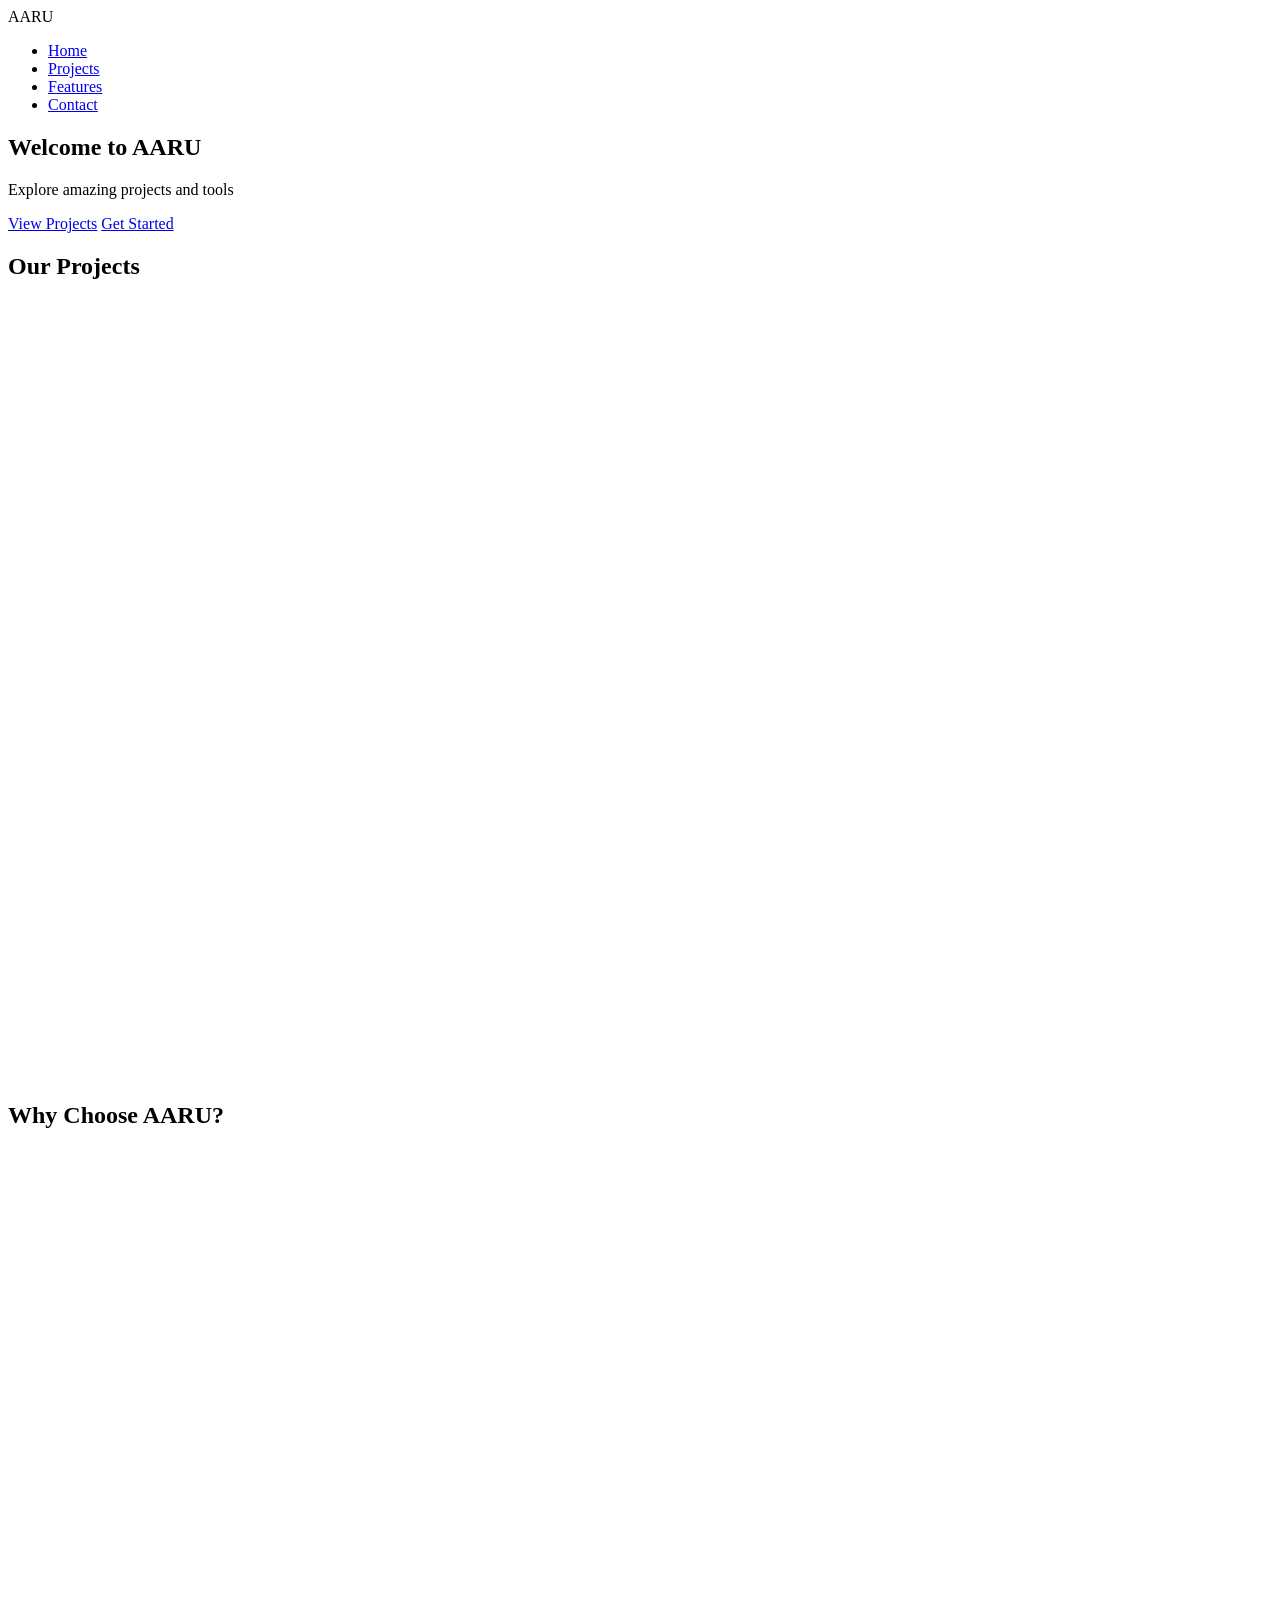
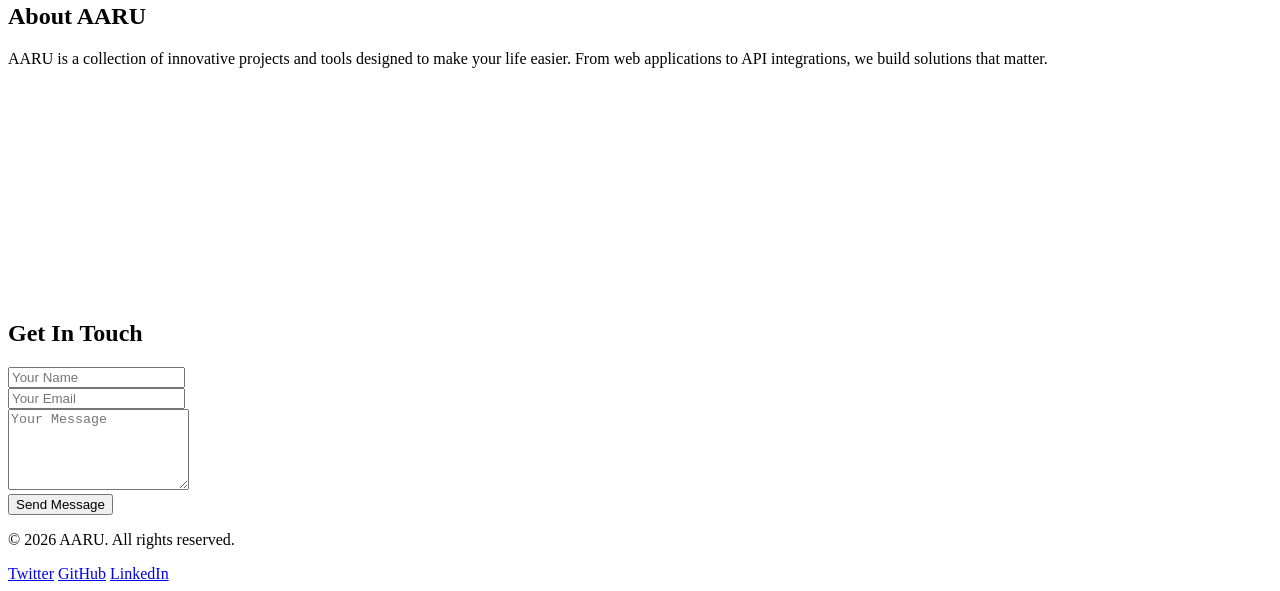
==== home.html @ 0f4155df "Add new home page with projects showcase" ====
<!DOCTYPE html>
<html lang="en">
<head>
    <meta charset="UTF-8">
    <meta name="viewport" content="width=device-width, initial-scale=1.0">
    <title>AARU - Welcome</title>
    <link rel="stylesheet" href="home-styles.css">
</head>
<body>
    <!-- Navigation Bar -->
    <nav class="navbar">
        <div class="container">
            <div class="logo">AARU</div>
            <ul class="nav-links">
                <li><a href="#home">Home</a></li>
                <li><a href="#projects">Projects</a></li>
                <li><a href="#features">Features</a></li>
                <li><a href="#contact">Contact</a></li>
            </ul>
            <div class="hamburger">
                <span></span>
                <span></span>
                <span></span>
            </div>
        </div>
    </nav>

    <!-- Hero Section -->
    <section id="home" class="hero">
        <div class="container">
            <div class="hero-content">
                <h1>Welcome to AARU</h1>
                <p>Explore amazing projects and tools</p>
                <a href="#projects" class="btn btn-primary">View Projects</a>
                <a href="#contact" class="btn btn-secondary">Get Started</a>
            </div>
        </div>
    </section>

    <!-- Projects Section -->
    <section id="projects" class="projects">
        <div class="container">
            <h2 class="section-title">Our Projects</h2>
            <div class="projects-grid">
                <!-- Project 1: Homepage -->
                <div class="project-card">
                    <div class="project-header">
                        <div class="project-icon">🏠</div>
                        <h3>Homepage</h3>
                    </div>
                    <div class="project-body">
                        <p>A professional and responsive homepage for your website with modern design and smooth animations.</p>
                        <a href="index.html" class="project-btn">View Project →</a>
                    </div>
                </div>

                <!-- Project 2: Joke Generator -->
                <div class="project-card">
                    <div class="project-header">
                        <div class="project-icon">😂</div>
                        <h3>Joke Generator</h3>
                    </div>
                    <div class="project-body">
                        <p>Get random jokes from an external API. Includes joke categories, history tracking, and sharing features.</p>
                        <a href="joke-generator.html" class="project-btn">View Project →</a>
                    </div>
                </div>

                <!-- Project 3: Weather App -->
                <div class="project-card">
                    <div class="project-header">
                        <div class="project-icon">🌤️</div>
                        <h3>Weather App</h3>
                    </div>
                    <div class="project-body">
                        <p>Check weather conditions in real-time using location data. Beautiful UI with detailed forecasts.</p>
                        <a href="weather-app.html" class="project-btn">Coming Soon</a>
                    </div>
                </div>

                <!-- Project 4: Todo Manager -->
                <div class="project-card">
                    <div class="project-header">
                        <div class="project-icon">✅</div>
                        <h3>Todo Manager</h3>
                    </div>
                    <div class="project-body">
                        <p>Organize your tasks with a powerful todo manager. Save your data locally with persistent storage.</p>
                        <a href="todo-app.html" class="project-btn">Coming Soon</a>
                    </div>
                </div>

                <!-- Project 5: Quote Generator -->
                <div class="project-card">
                    <div class="project-header">
                        <div class="project-icon">✨</div>
                        <h3>Quote Generator</h3>
                    </div>
                    <div class="project-body">
                        <p>Discover inspirational quotes from various authors. Share quotes on social media easily.</p>
                        <a href="quote-generator.html" class="project-btn">Coming Soon</a>
                    </div>
                </div>

                <!-- Project 6: Portfolio -->
                <div class="project-card">
                    <div class="project-header">
                        <div class="project-icon">💼</div>
                        <h3>Portfolio</h3>
                    </div>
                    <div class="project-body">
                        <p>Showcase your work with a beautiful portfolio website. Perfect for freelancers and developers.</p>
                        <a href="portfolio.html" class="project-btn">Coming Soon</a>
                    </div>
                </div>
            </div>
        </div>
    </section>

    <!-- Features Section -->
    <section id="features" class="features">
        <div class="container">
            <h2 class="section-title">Why Choose AARU?</h2>
            <div class="features-grid">
                <div class="feature-card">
                    <div class="feature-icon">⚡</div>
                    <h3>Fast Performance</h3>
                    <p>Lightning-fast load times and smooth user experience across all devices.</p>
                </div>
                <div class="feature-card">
                    <div class="feature-icon">🔒</div>
                    <h3>Secure</h3>
                    <p>Enterprise-grade security to protect your data and privacy.</p>
                </div>
                <div class="feature-card">
                    <div class="feature-icon">📱</div>
                    <h3>Responsive</h3>
                    <p>Perfect display on all screen sizes - mobile, tablet, and desktop.</p>
                </div>
                <div class="feature-card">
                    <div class="feature-icon">🎨</div>
                    <h3>Modern Design</h3>
                    <p>Beautiful UI with smooth animations and intuitive interactions.</p>
                </div>
            </div>
        </div>
    </section>

    <!-- About Section -->
    <section id="about" class="about">
        <div class="container">
            <h2>About AARU</h2>
            <p>AARU is a collection of innovative projects and tools designed to make your life easier. From web applications to API integrations, we build solutions that matter.</p>
            <div class="about-grid">
                <div class="about-card">
                    <h3>🚀 Innovation</h3>
                    <p>Cutting-edge technology and modern solutions for real-world problems.</p>
                </div>
                <div class="about-card">
                    <h3>✨ Quality</h3>
                    <p>Commitment to excellence in every line of code and design element.</p>
                </div>
                <div class="about-card">
                    <h3>🤝 Support</h3>
                    <p>Dedicated team ready to help you succeed with our tools and projects.</p>
                </div>
            </div>
        </div>
    </section>

    <!-- Contact Section -->
    <section id="contact" class="contact">
        <div class="container">
            <h2>Get In Touch</h2>
            <form class="contact-form" id="contactForm">
                <div class="form-group">
                    <input type="text" placeholder="Your Name" required>
                </div>
                <div class="form-group">
                    <input type="email" placeholder="Your Email" required>
                </div>
                <div class="form-group">
                    <textarea placeholder="Your Message" rows="5" required></textarea>
                </div>
                <button type="submit" class="btn btn-primary">Send Message</button>
            </form>
        </div>
    </section>

    <!-- Footer -->
    <footer class="footer">
        <div class="container">
            <p>&copy; 2026 AARU. All rights reserved.</p>
            <div class="social-links">
                <a href="https://twitter.com" target="_blank">Twitter</a>
                <a href="https://github.com/aaru-sahu" target="_blank">GitHub</a>
                <a href="https://linkedin.com" target="_blank">LinkedIn</a>
            </div>
        </div>
    </footer>

    <script src="home-script.js"></script>
</body>
</html>
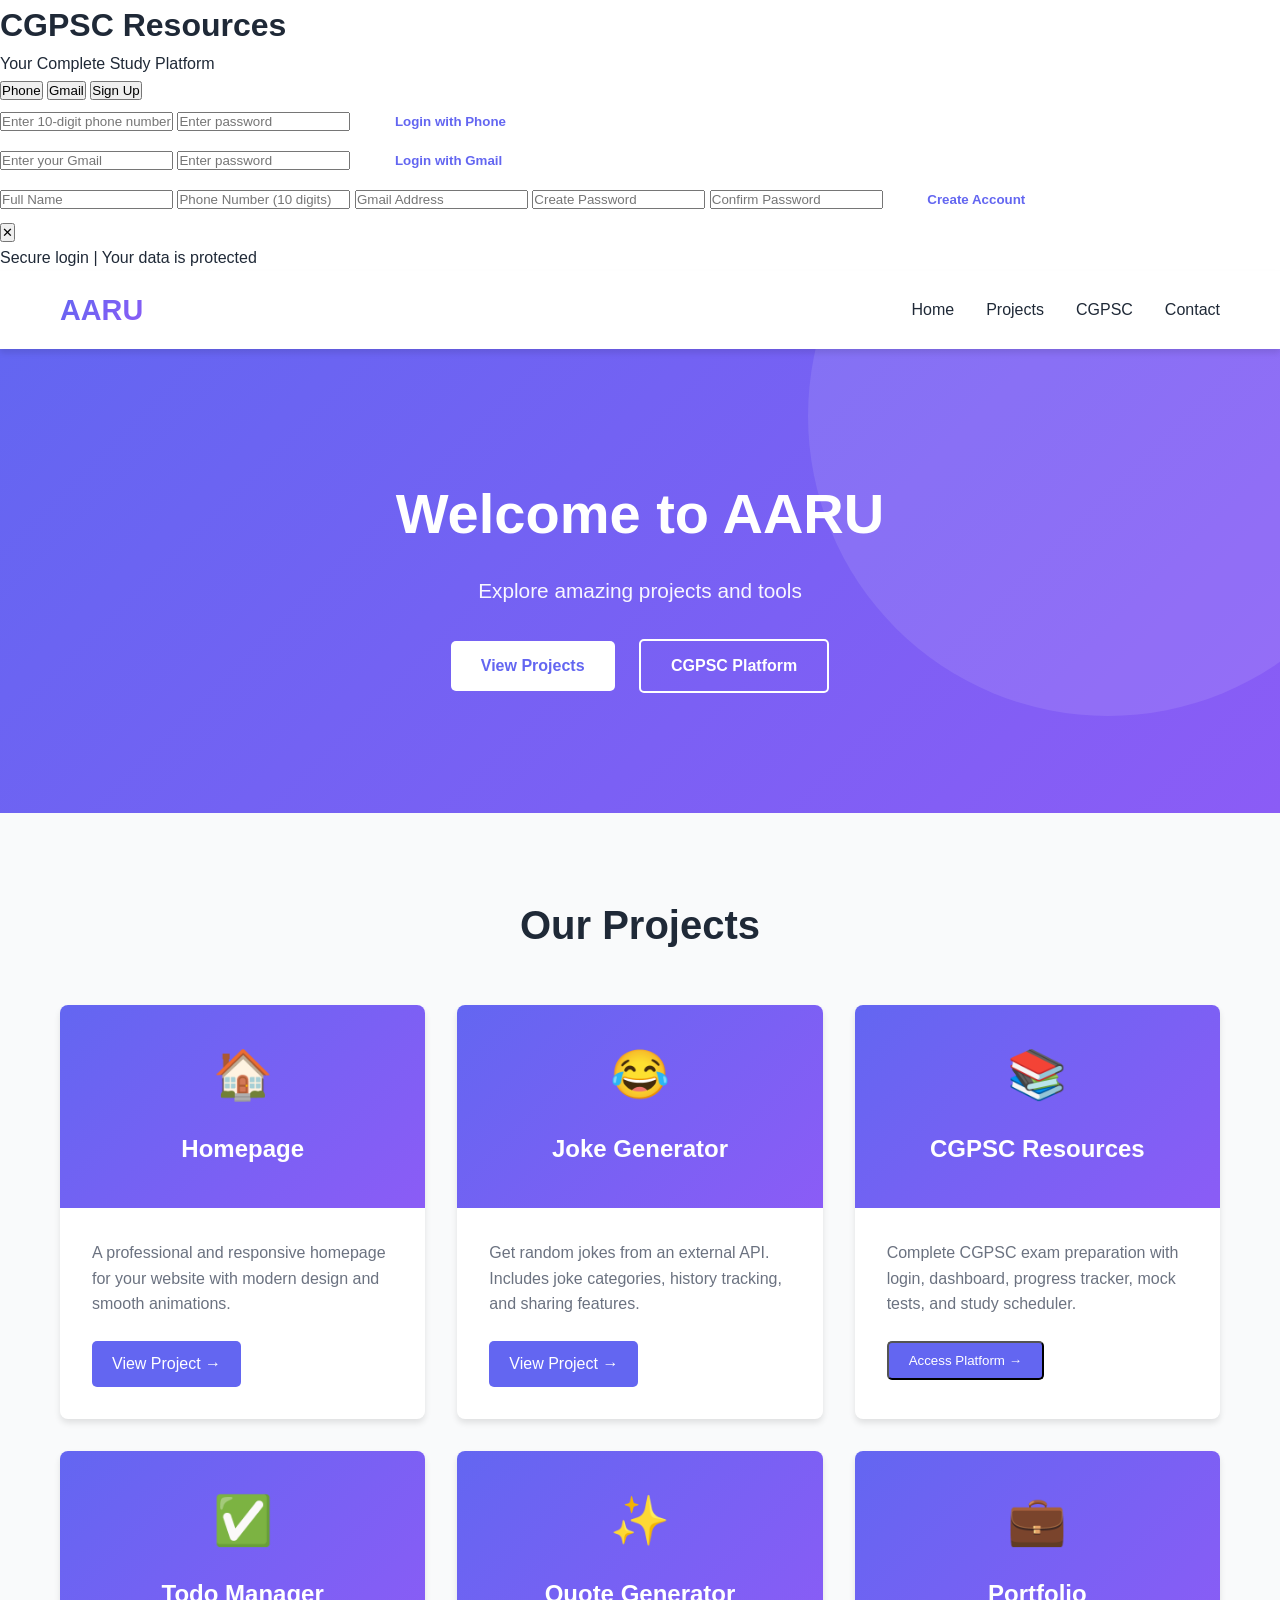
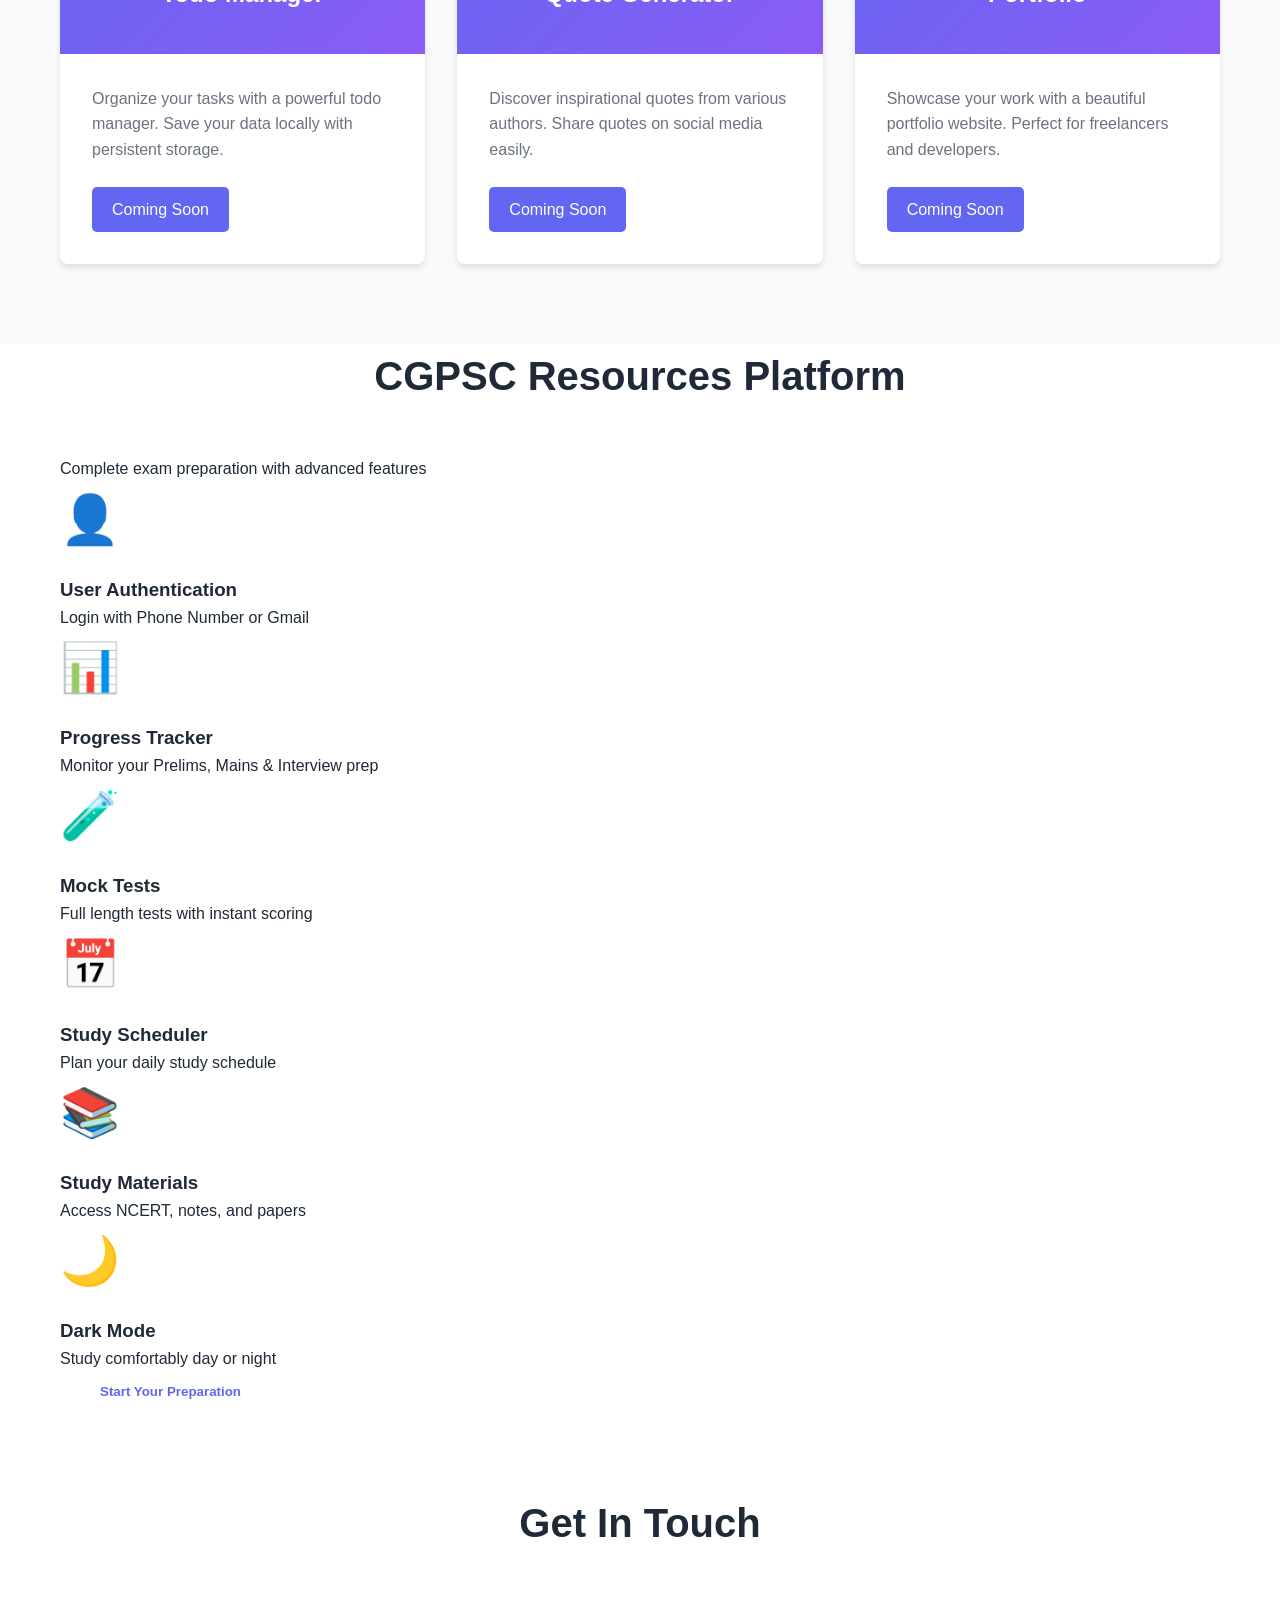
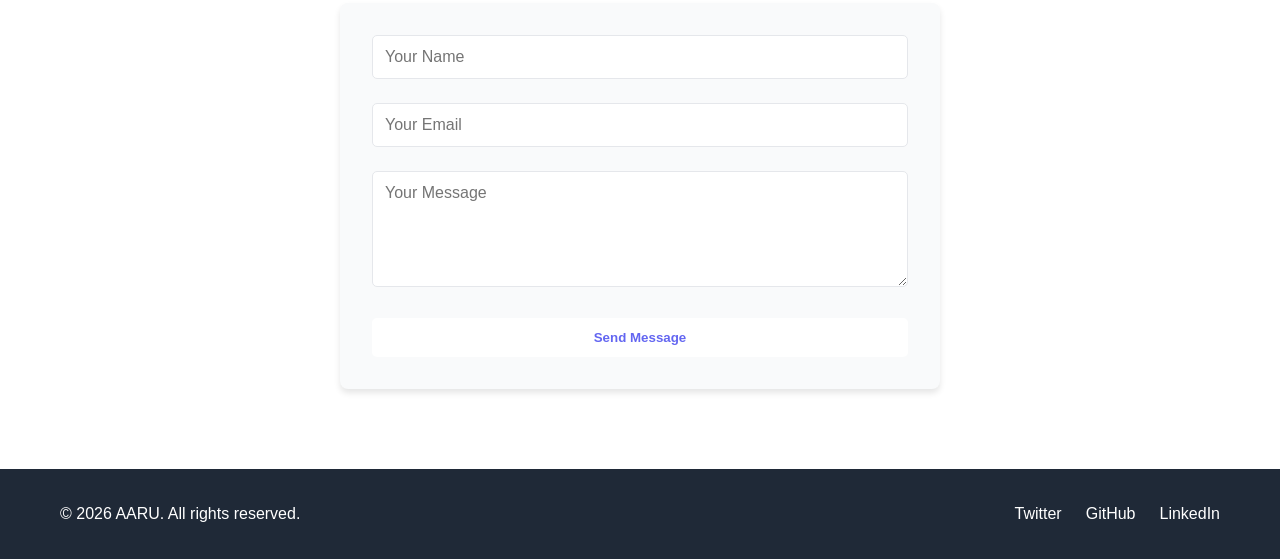
==== commit 50d9291b: "Update home.html with integrated CGPSC section and login" ====
--- a/home.html
+++ b/home.html
@@ -7,6 +7,55 @@
     <link rel="stylesheet" href="home-styles.css">
 </head>
 <body>
+    <!-- Login Modal for CGPSC -->
+    <div id="cgpscLoginModal" class="modal">
+        <div class="modal-content login-container">
+            <div class="login-header">
+                <h1>CGPSC Resources</h1>
+                <p>Your Complete Study Platform</p>
+            </div>
+            
+            <div class="login-tabs">
+                <button class="tab-btn active" data-tab="phone">Phone</button>
+                <button class="tab-btn" data-tab="gmail">Gmail</button>
+                <button class="tab-btn" data-tab="signup">Sign Up</button>
+            </div>
+
+            <!-- Phone Login -->
+            <div id="phone" class="tab-content active">
+                <form id="phoneLoginForm">
+                    <input type="tel" id="phoneInput" placeholder="Enter 10-digit phone number" maxlength="10" required>
+                    <input type="password" id="phonePass" placeholder="Enter password" required>
+                    <button type="submit" class="btn btn-primary">Login with Phone</button>
+                </form>
+            </div>
+
+            <!-- Gmail Login -->
+            <div id="gmail" class="tab-content">
+                <form id="gmailLoginForm">
+                    <input type="email" id="gmailInput" placeholder="Enter your Gmail" required>
+                    <input type="password" id="gmailPass" placeholder="Enter password" required>
+                    <button type="submit" class="btn btn-primary">Login with Gmail</button>
+                </form>
+            </div>
+
+            <!-- Sign Up -->
+            <div id="signup" class="tab-content">
+                <form id="signupForm">
+                    <input type="text" id="signupName" placeholder="Full Name" required>
+                    <input type="tel" id="signupPhone" placeholder="Phone Number (10 digits)" maxlength="10" required>
+                    <input type="email" id="signupEmail" placeholder="Gmail Address" required>
+                    <input type="password" id="signupPass" placeholder="Create Password" required>
+                    <input type="password" id="signupPassConfirm" placeholder="Confirm Password" required>
+                    <button type="submit" class="btn btn-primary">Create Account</button>
+                </form>
+            </div>
+
+            <button id="closeCgpscModal" class="close-modal-btn">✕</button>
+            <p class="login-footer">Secure login | Your data is protected</p>
+        </div>
+    </div>
+
     <!-- Navigation Bar -->
     <nav class="navbar">
         <div class="container">
@@ -14,7 +63,7 @@
             <ul class="nav-links">
                 <li><a href="#home">Home</a></li>
                 <li><a href="#projects">Projects</a></li>
-                <li><a href="#features">Features</a></li>
+                <li><a href="#cgpsc">CGPSC</a></li>
                 <li><a href="#contact">Contact</a></li>
             </ul>
             <div class="hamburger">
@@ -32,7 +81,7 @@
                 <h1>Welcome to AARU</h1>
                 <p>Explore amazing projects and tools</p>
                 <a href="#projects" class="btn btn-primary">View Projects</a>
-                <a href="#contact" class="btn btn-secondary">Get Started</a>
+                <a href="#cgpsc" class="btn btn-secondary">CGPSC Platform</a>
             </div>
         </div>
     </section>
@@ -66,15 +115,15 @@
                     </div>
                 </div>
 
-                <!-- Project 3: Weather App -->
-                <div class="project-card">
-                    <div class="project-header">
-                        <div class="project-icon">🌤️</div>
-                        <h3>Weather App</h3>
-                    </div>
-                    <div class="project-body">
-                        <p>Check weather conditions in real-time using location data. Beautiful UI with detailed forecasts.</p>
-                        <a href="weather-app.html" class="project-btn">Coming Soon</a>
+                <!-- Project 3: CGPSC Resources -->
+                <div class="project-card">
+                    <div class="project-header">
+                        <div class="project-icon">📚</div>
+                        <h3>CGPSC Resources</h3>
+                    </div>
+                    <div class="project-body">
+                        <p>Complete CGPSC exam preparation with login, dashboard, progress tracker, mock tests, and study scheduler.</p>
+                        <button onclick="openCgpscLogin()" class="project-btn">Access Platform →</button>
                     </div>
                 </div>
 
@@ -117,54 +166,46 @@
         </div>
     </section>
 
-    <!-- Features Section -->
-    <section id="features" class="features">
-        <div class="container">
-            <h2 class="section-title">Why Choose AARU?</h2>
-            <div class="features-grid">
-                <div class="feature-card">
-                    <div class="feature-icon">⚡</div>
-                    <h3>Fast Performance</h3>
-                    <p>Lightning-fast load times and smooth user experience across all devices.</p>
-                </div>
-                <div class="feature-card">
-                    <div class="feature-icon">🔒</div>
-                    <h3>Secure</h3>
-                    <p>Enterprise-grade security to protect your data and privacy.</p>
-                </div>
-                <div class="feature-card">
-                    <div class="feature-icon">📱</div>
-                    <h3>Responsive</h3>
-                    <p>Perfect display on all screen sizes - mobile, tablet, and desktop.</p>
-                </div>
-                <div class="feature-card">
-                    <div class="feature-icon">🎨</div>
-                    <h3>Modern Design</h3>
-                    <p>Beautiful UI with smooth animations and intuitive interactions.</p>
-                </div>
-            </div>
-        </div>
-    </section>
-
-    <!-- About Section -->
-    <section id="about" class="about">
-        <div class="container">
-            <h2>About AARU</h2>
-            <p>AARU is a collection of innovative projects and tools designed to make your life easier. From web applications to API integrations, we build solutions that matter.</p>
-            <div class="about-grid">
-                <div class="about-card">
-                    <h3>🚀 Innovation</h3>
-                    <p>Cutting-edge technology and modern solutions for real-world problems.</p>
-                </div>
-                <div class="about-card">
-                    <h3>✨ Quality</h3>
-                    <p>Commitment to excellence in every line of code and design element.</p>
-                </div>
-                <div class="about-card">
-                    <h3>🤝 Support</h3>
-                    <p>Dedicated team ready to help you succeed with our tools and projects.</p>
-                </div>
-            </div>
+    <!-- CGPSC Section -->
+    <section id="cgpsc" class="cgpsc-section">
+        <div class="container">
+            <h2 class="section-title">CGPSC Resources Platform</h2>
+            <p class="cgpsc-intro">Complete exam preparation with advanced features</p>
+            
+            <div class="cgpsc-features">
+                <div class="cgpsc-feature">
+                    <div class="feature-icon">👤</div>
+                    <h3>User Authentication</h3>
+                    <p>Login with Phone Number or Gmail</p>
+                </div>
+                <div class="cgpsc-feature">
+                    <div class="feature-icon">📊</div>
+                    <h3>Progress Tracker</h3>
+                    <p>Monitor your Prelims, Mains & Interview prep</p>
+                </div>
+                <div class="cgpsc-feature">
+                    <div class="feature-icon">🧪</div>
+                    <h3>Mock Tests</h3>
+                    <p>Full length tests with instant scoring</p>
+                </div>
+                <div class="cgpsc-feature">
+                    <div class="feature-icon">📅</div>
+                    <h3>Study Scheduler</h3>
+                    <p>Plan your daily study schedule</p>
+                </div>
+                <div class="cgpsc-feature">
+                    <div class="feature-icon">📚</div>
+                    <h3>Study Materials</h3>
+                    <p>Access NCERT, notes, and papers</p>
+                </div>
+                <div class="cgpsc-feature">
+                    <div class="feature-icon">🌙</div>
+                    <h3>Dark Mode</h3>
+                    <p>Study comfortably day or night</p>
+                </div>
+            </div>
+
+            <button onclick="openCgpscLogin()" class="btn btn-primary cgpsc-btn">Start Your Preparation</button>
         </div>
     </section>
 
--- a/home-styles.css
+++ b/home-styles.css
@@ -0,0 +1,490 @@
+* {
+    margin: 0;
+    padding: 0;
+    box-sizing: border-box;
+}
+
+:root {
+    --primary-color: #6366f1;
+    --secondary-color: #8b5cf6;
+    --accent-color: #ec4899;
+    --text-color: #1f2937;
+    --light-bg: #f9fafb;
+    --white: #ffffff;
+    --shadow: 0 4px 6px rgba(0, 0, 0, 0.1);
+    --shadow-lg: 0 10px 25px rgba(0, 0, 0, 0.15);
+    --transition: all 0.3s ease;
+}
+
+html {
+    scroll-behavior: smooth;
+}
+
+body {
+    font-family: 'Segoe UI', Tahoma, Geneva, Verdana, sans-serif;
+    color: var(--text-color);
+    line-height: 1.6;
+    background-color: var(--white);
+}
+
+.container {
+    max-width: 1200px;
+    margin: 0 auto;
+    padding: 0 20px;
+}
+
+/* Navigation Bar */
+.navbar {
+    background-color: var(--white);
+    box-shadow: var(--shadow);
+    position: sticky;
+    top: 0;
+    z-index: 1000;
+}
+
+.navbar .container {
+    display: flex;
+    justify-content: space-between;
+    align-items: center;
+    padding: 1rem 20px;
+}
+
+.logo {
+    font-size: 1.8rem;
+    font-weight: bold;
+    background: linear-gradient(135deg, var(--primary-color), var(--secondary-color));
+    -webkit-background-clip: text;
+    -webkit-text-fill-color: transparent;
+    background-clip: text;
+}
+
+.nav-links {
+    display: flex;
+    list-style: none;
+    gap: 2rem;
+}
+
+.nav-links a {
+    text-decoration: none;
+    color: var(--text-color);
+    transition: var(--transition);
+    font-weight: 500;
+}
+
+.nav-links a:hover {
+    color: var(--primary-color);
+}
+
+.hamburger {
+    display: none;
+    flex-direction: column;
+    cursor: pointer;
+}
+
+.hamburger span {
+    width: 25px;
+    height: 3px;
+    background-color: var(--text-color);
+    margin: 5px 0;
+    transition: var(--transition);
+}
+
+/* Hero Section */
+.hero {
+    background: linear-gradient(135deg, var(--primary-color), var(--secondary-color));
+    color: var(--white);
+    padding: 120px 0;
+    text-align: center;
+    position: relative;
+    overflow: hidden;
+}
+
+.hero::before {
+    content: '';
+    position: absolute;
+    top: -50%;
+    right: -10%;
+    width: 600px;
+    height: 600px;
+    background: rgba(255, 255, 255, 0.1);
+    border-radius: 50%;
+    animation: float 6s ease-in-out infinite;
+}
+
+@keyframes float {
+    0%, 100% { transform: translateY(0px); }
+    50% { transform: translateY(30px); }
+}
+
+.hero-content {
+    position: relative;
+    z-index: 1;
+}
+
+.hero-content h1 {
+    font-size: 3.5rem;
+    margin-bottom: 1rem;
+    animation: fadeInUp 0.8s ease;
+}
+
+.hero-content p {
+    font-size: 1.3rem;
+    margin-bottom: 2rem;
+    opacity: 0.95;
+    animation: fadeInUp 0.8s ease 0.2s backwards;
+}
+
+.btn {
+    display: inline-block;
+    padding: 12px 30px;
+    border-radius: 5px;
+    text-decoration: none;
+    font-weight: 600;
+    transition: var(--transition);
+    border: none;
+    cursor: pointer;
+    margin: 0 10px;
+}
+
+.btn-primary {
+    background-color: var(--white);
+    color: var(--primary-color);
+}
+
+.btn-primary:hover {
+    transform: translateY(-3px);
+    box-shadow: 0 10px 20px rgba(0, 0, 0, 0.2);
+}
+
+.btn-secondary {
+    background-color: transparent;
+    color: var(--white);
+    border: 2px solid var(--white);
+}
+
+.btn-secondary:hover {
+    background-color: var(--white);
+    color: var(--primary-color);
+}
+
+/* Projects Section */
+.projects {
+    padding: 80px 0;
+    background-color: var(--light-bg);
+}
+
+.section-title {
+    font-size: 2.5rem;
+    text-align: center;
+    margin-bottom: 3rem;
+    color: var(--text-color);
+}
+
+.projects-grid {
+    display: grid;
+    grid-template-columns: repeat(auto-fit, minmax(300px, 1fr));
+    gap: 2rem;
+}
+
+.project-card {
+    background-color: var(--white);
+    border-radius: 8px;
+    overflow: hidden;
+    box-shadow: var(--shadow);
+    transition: var(--transition);
+    cursor: pointer;
+}
+
+.project-card:hover {
+    transform: translateY(-10px);
+    box-shadow: var(--shadow-lg);
+}
+
+.project-header {
+    background: linear-gradient(135deg, var(--primary-color), var(--secondary-color));
+    color: var(--white);
+    padding: 2rem;
+    text-align: center;
+}
+
+.project-header h3 {
+    font-size: 1.5rem;
+    margin-bottom: 0.5rem;
+}
+
+.project-icon {
+    font-size: 3rem;
+    margin-bottom: 1rem;
+}
+
+.project-body {
+    padding: 2rem;
+}
+
+.project-body p {
+    color: #6b7280;
+    margin-bottom: 1.5rem;
+}
+
+.project-btn {
+    display: inline-block;
+    background-color: var(--primary-color);
+    color: var(--white);
+    padding: 10px 20px;
+    border-radius: 5px;
+    text-decoration: none;
+    transition: var(--transition);
+}
+
+.project-btn:hover {
+    background-color: var(--secondary-color);
+}
+
+/* Features Section */
+.features {
+    padding: 80px 0;
+    background-color: var(--white);
+}
+
+.features-grid {
+    display: grid;
+    grid-template-columns: repeat(auto-fit, minmax(250px, 1fr));
+    gap: 2rem;
+}
+
+.feature-card {
+    background-color: var(--light-bg);
+    padding: 2rem;
+    border-radius: 8px;
+    text-align: center;
+    transition: var(--transition);
+    border-left: 4px solid transparent;
+}
+
+.feature-card:hover {
+    border-left-color: var(--primary-color);
+    transform: translateY(-5px);
+}
+
+.feature-icon {
+    font-size: 3rem;
+    margin-bottom: 1rem;
+}
+
+.feature-card h3 {
+    color: var(--text-color);
+    margin-bottom: 0.5rem;
+}
+
+/* About Section */
+.about {
+    padding: 80px 0;
+    background-color: var(--light-bg);
+}
+
+.about h2 {
+    font-size: 2.5rem;
+    text-align: center;
+    margin-bottom: 2rem;
+    color: var(--text-color);
+}
+
+.about > .container > p {
+    text-align: center;
+    max-width: 600px;
+    margin: 0 auto 3rem;
+    font-size: 1.1rem;
+    color: #6b7280;
+}
+
+.about-grid {
+    display: grid;
+    grid-template-columns: repeat(auto-fit, minmax(250px, 1fr));
+    gap: 2rem;
+    margin-top: 3rem;
+}
+
+.about-card {
+    background-color: var(--white);
+    padding: 2rem;
+    border-radius: 8px;
+    box-shadow: var(--shadow);
+    text-align: center;
+    transition: var(--transition);
+}
+
+.about-card:hover {
+    transform: translateY(-5px);
+    box-shadow: var(--shadow-lg);
+}
+
+.about-card h3 {
+    color: var(--primary-color);
+    margin-bottom: 1rem;
+}
+
+/* Contact Section */
+.contact {
+    padding: 80px 0;
+    background-color: var(--white);
+}
+
+.contact h2 {
+    font-size: 2.5rem;
+    text-align: center;
+    margin-bottom: 3rem;
+    color: var(--text-color);
+}
+
+.contact-form {
+    max-width: 600px;
+    margin: 0 auto;
+    background-color: var(--light-bg);
+    padding: 2rem;
+    border-radius: 8px;
+    box-shadow: var(--shadow);
+}
+
+.form-group {
+    margin-bottom: 1.5rem;
+}
+
+.form-group input,
+.form-group textarea {
+    width: 100%;
+    padding: 12px;
+    border: 1px solid #e5e7eb;
+    border-radius: 5px;
+    font-family: inherit;
+    font-size: 1rem;
+    transition: var(--transition);
+}
+
+.form-group input:focus,
+.form-group textarea:focus {
+    outline: none;
+    border-color: var(--primary-color);
+    box-shadow: 0 0 0 3px rgba(99, 102, 241, 0.1);
+}
+
+.contact-form .btn {
+    width: 100%;
+    margin: 0;
+}
+
+/* Footer */
+.footer {
+    background-color: var(--text-color);
+    color: var(--white);
+    padding: 2rem 0;
+    text-align: center;
+}
+
+.footer .container {
+    display: flex;
+    justify-content: space-between;
+    align-items: center;
+}
+
+.social-links {
+    display: flex;
+    gap: 1.5rem;
+}
+
+.social-links a {
+    color: var(--white);
+    text-decoration: none;
+    transition: var(--transition);
+}
+
+.social-links a:hover {
+    color: var(--primary-color);
+}
+
+/* Animations */
+@keyframes fadeInUp {
+    from {
+        opacity: 0;
+        transform: translateY(30px);
+    }
+    to {
+        opacity: 1;
+        transform: translateY(0);
+    }
+}
+
+/* Responsive Design */
+@media (max-width: 768px) {
+    .hamburger {
+        display: flex;
+    }
+
+    .nav-links {
+        display: none;
+        position: absolute;
+        top: 70px;
+        left: 0;
+        width: 100%;
+        flex-direction: column;
+        background-color: var(--white);
+        gap: 0;
+    }
+
+    .nav-links.active {
+        display: flex;
+    }
+
+    .nav-links li {
+        border-bottom: 1px solid var(--light-bg);
+    }
+
+    .nav-links a {
+        padding: 1rem;
+        display: block;
+    }
+
+    .hero-content h1 {
+        font-size: 2.5rem;
+    }
+
+    .hero-content p {
+        font-size: 1rem;
+    }
+
+    .section-title,
+    .about h2,
+    .features h2,
+    .contact h2 {
+        font-size: 2rem;
+    }
+
+    .btn {
+        margin: 10px 5px;
+        padding: 10px 20px;
+        font-size: 0.9rem;
+    }
+
+    .footer .container {
+        flex-direction: column;
+        gap: 1rem;
+    }
+}
+
+@media (max-width: 480px) {
+    .hero-content h1 {
+        font-size: 1.8rem;
+    }
+
+    .section-title,
+    .about h2,
+    .features h2,
+    .contact h2 {
+        font-size: 1.5rem;
+    }
+
+    .projects-grid,
+    .about-grid,
+    .features-grid {
+        grid-template-columns: 1fr;
+    }
+}
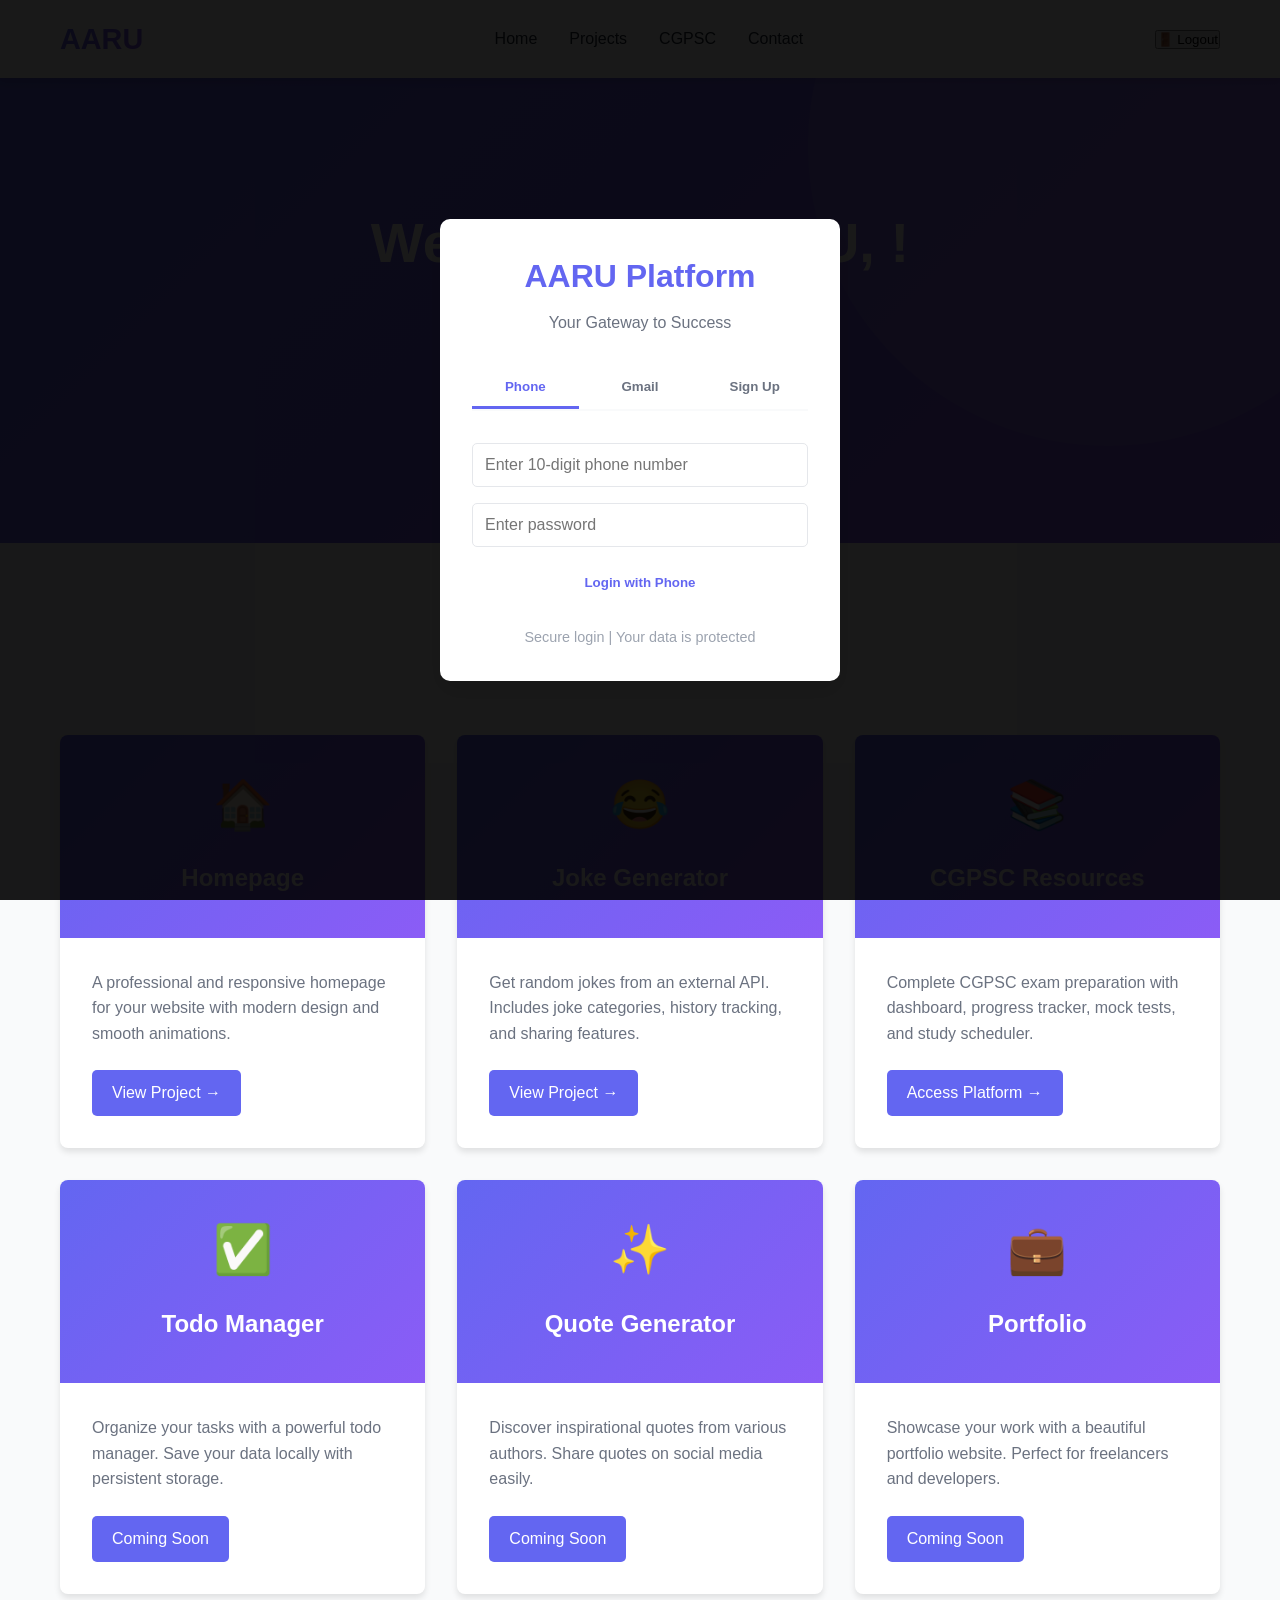
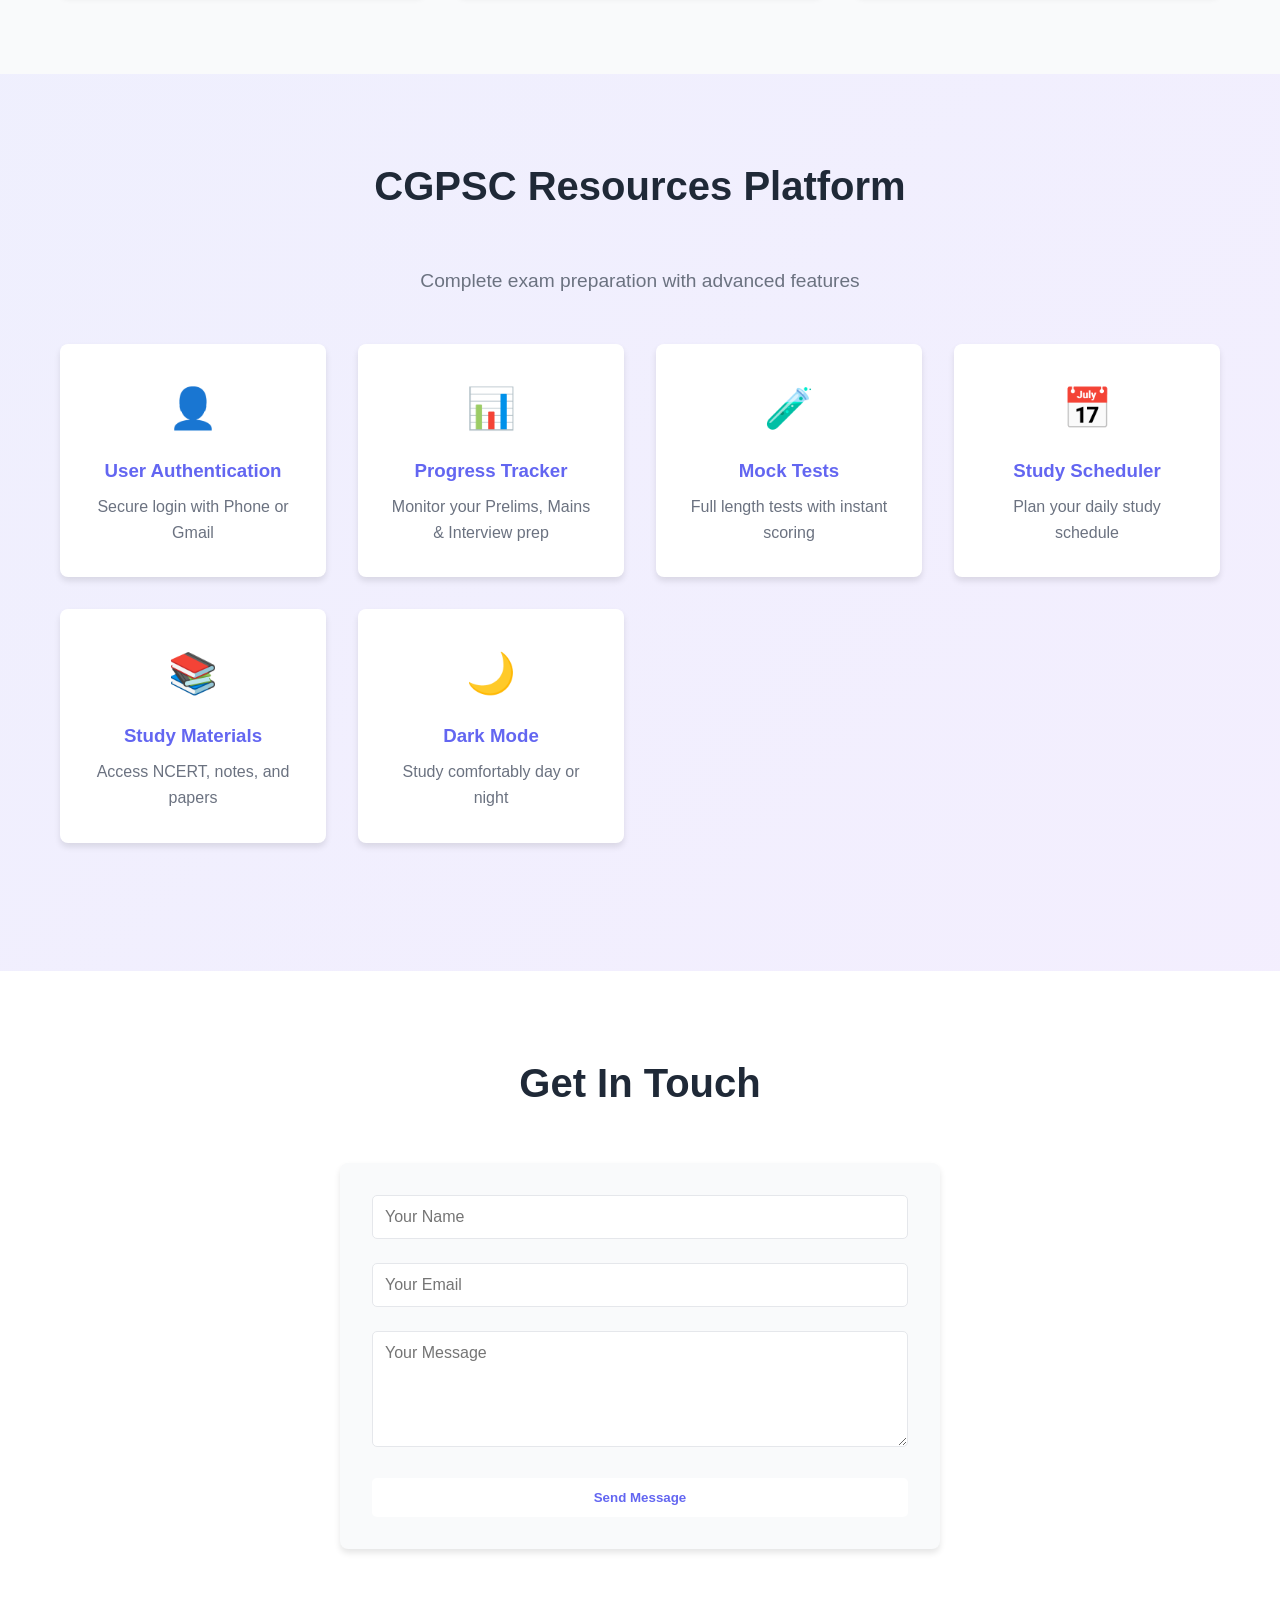
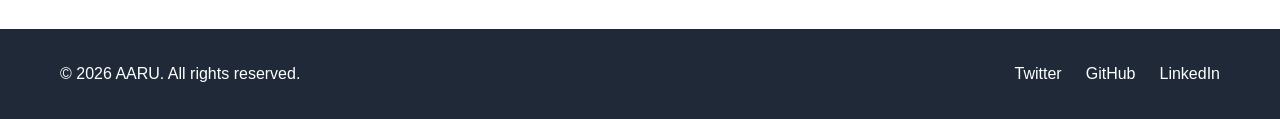
==== commit 4ec2db25: "Fix: Login first, then show home page (complete redesign)" ====
--- a/home.html
+++ b/home.html
@@ -7,12 +7,12 @@
     <link rel="stylesheet" href="home-styles.css">
 </head>
 <body>
-    <!-- Login Modal for CGPSC -->
-    <div id="cgpscLoginModal" class="modal">
+    <!-- Login Modal - SHOWS FIRST -->
+    <div id="loginModal" class="modal active">
         <div class="modal-content login-container">
             <div class="login-header">
-                <h1>CGPSC Resources</h1>
-                <p>Your Complete Study Platform</p>
+                <h1>AARU Platform</h1>
+                <p>Your Gateway to Success</p>
             </div>
             
             <div class="login-tabs">
@@ -51,194 +51,197 @@
                 </form>
             </div>
 
-            <button id="closeCgpscModal" class="close-modal-btn">✕</button>
             <p class="login-footer">Secure login | Your data is protected</p>
         </div>
     </div>
 
-    <!-- Navigation Bar -->
-    <nav class="navbar">
-        <div class="container">
-            <div class="logo">AARU</div>
-            <ul class="nav-links">
-                <li><a href="#home">Home</a></li>
-                <li><a href="#projects">Projects</a></li>
-                <li><a href="#cgpsc">CGPSC</a></li>
-                <li><a href="#contact">Contact</a></li>
-            </ul>
-            <div class="hamburger">
-                <span></span>
-                <span></span>
-                <span></span>
-            </div>
-        </div>
-    </nav>
-
-    <!-- Hero Section -->
-    <section id="home" class="hero">
-        <div class="container">
-            <div class="hero-content">
-                <h1>Welcome to AARU</h1>
-                <p>Explore amazing projects and tools</p>
-                <a href="#projects" class="btn btn-primary">View Projects</a>
-                <a href="#cgpsc" class="btn btn-secondary">CGPSC Platform</a>
-            </div>
-        </div>
-    </section>
-
-    <!-- Projects Section -->
-    <section id="projects" class="projects">
-        <div class="container">
-            <h2 class="section-title">Our Projects</h2>
-            <div class="projects-grid">
-                <!-- Project 1: Homepage -->
-                <div class="project-card">
-                    <div class="project-header">
-                        <div class="project-icon">🏠</div>
-                        <h3>Homepage</h3>
-                    </div>
-                    <div class="project-body">
-                        <p>A professional and responsive homepage for your website with modern design and smooth animations.</p>
-                        <a href="index.html" class="project-btn">View Project →</a>
-                    </div>
-                </div>
-
-                <!-- Project 2: Joke Generator -->
-                <div class="project-card">
-                    <div class="project-header">
-                        <div class="project-icon">😂</div>
-                        <h3>Joke Generator</h3>
-                    </div>
-                    <div class="project-body">
-                        <p>Get random jokes from an external API. Includes joke categories, history tracking, and sharing features.</p>
-                        <a href="joke-generator.html" class="project-btn">View Project →</a>
-                    </div>
-                </div>
-
-                <!-- Project 3: CGPSC Resources -->
-                <div class="project-card">
-                    <div class="project-header">
-                        <div class="project-icon">📚</div>
-                        <h3>CGPSC Resources</h3>
-                    </div>
-                    <div class="project-body">
-                        <p>Complete CGPSC exam preparation with login, dashboard, progress tracker, mock tests, and study scheduler.</p>
-                        <button onclick="openCgpscLogin()" class="project-btn">Access Platform →</button>
-                    </div>
-                </div>
-
-                <!-- Project 4: Todo Manager -->
-                <div class="project-card">
-                    <div class="project-header">
-                        <div class="project-icon">✅</div>
-                        <h3>Todo Manager</h3>
-                    </div>
-                    <div class="project-body">
-                        <p>Organize your tasks with a powerful todo manager. Save your data locally with persistent storage.</p>
-                        <a href="todo-app.html" class="project-btn">Coming Soon</a>
-                    </div>
-                </div>
-
-                <!-- Project 5: Quote Generator -->
-                <div class="project-card">
-                    <div class="project-header">
-                        <div class="project-icon">✨</div>
-                        <h3>Quote Generator</h3>
-                    </div>
-                    <div class="project-body">
-                        <p>Discover inspirational quotes from various authors. Share quotes on social media easily.</p>
-                        <a href="quote-generator.html" class="project-btn">Coming Soon</a>
-                    </div>
-                </div>
-
-                <!-- Project 6: Portfolio -->
-                <div class="project-card">
-                    <div class="project-header">
-                        <div class="project-icon">💼</div>
-                        <h3>Portfolio</h3>
-                    </div>
-                    <div class="project-body">
-                        <p>Showcase your work with a beautiful portfolio website. Perfect for freelancers and developers.</p>
-                        <a href="portfolio.html" class="project-btn">Coming Soon</a>
-                    </div>
-                </div>
-            </div>
-        </div>
-    </section>
-
-    <!-- CGPSC Section -->
-    <section id="cgpsc" class="cgpsc-section">
-        <div class="container">
-            <h2 class="section-title">CGPSC Resources Platform</h2>
-            <p class="cgpsc-intro">Complete exam preparation with advanced features</p>
-            
-            <div class="cgpsc-features">
-                <div class="cgpsc-feature">
-                    <div class="feature-icon">👤</div>
-                    <h3>User Authentication</h3>
-                    <p>Login with Phone Number or Gmail</p>
-                </div>
-                <div class="cgpsc-feature">
-                    <div class="feature-icon">📊</div>
-                    <h3>Progress Tracker</h3>
-                    <p>Monitor your Prelims, Mains & Interview prep</p>
-                </div>
-                <div class="cgpsc-feature">
-                    <div class="feature-icon">🧪</div>
-                    <h3>Mock Tests</h3>
-                    <p>Full length tests with instant scoring</p>
-                </div>
-                <div class="cgpsc-feature">
-                    <div class="feature-icon">📅</div>
-                    <h3>Study Scheduler</h3>
-                    <p>Plan your daily study schedule</p>
-                </div>
-                <div class="cgpsc-feature">
-                    <div class="feature-icon">📚</div>
-                    <h3>Study Materials</h3>
-                    <p>Access NCERT, notes, and papers</p>
-                </div>
-                <div class="cgpsc-feature">
-                    <div class="feature-icon">🌙</div>
-                    <h3>Dark Mode</h3>
-                    <p>Study comfortably day or night</p>
-                </div>
-            </div>
-
-            <button onclick="openCgpscLogin()" class="btn btn-primary cgpsc-btn">Start Your Preparation</button>
-        </div>
-    </section>
-
-    <!-- Contact Section -->
-    <section id="contact" class="contact">
-        <div class="container">
-            <h2>Get In Touch</h2>
-            <form class="contact-form" id="contactForm">
-                <div class="form-group">
-                    <input type="text" placeholder="Your Name" required>
-                </div>
-                <div class="form-group">
-                    <input type="email" placeholder="Your Email" required>
-                </div>
-                <div class="form-group">
-                    <textarea placeholder="Your Message" rows="5" required></textarea>
-                </div>
-                <button type="submit" class="btn btn-primary">Send Message</button>
-            </form>
-        </div>
-    </section>
-
-    <!-- Footer -->
-    <footer class="footer">
-        <div class="container">
-            <p>&copy; 2026 AARU. All rights reserved.</p>
-            <div class="social-links">
-                <a href="https://twitter.com" target="_blank">Twitter</a>
-                <a href="https://github.com/aaru-sahu" target="_blank">GitHub</a>
-                <a href="https://linkedin.com" target="_blank">LinkedIn</a>
-            </div>
-        </div>
-    </footer>
+    <!-- Main Website Content - HIDDEN UNTIL LOGIN -->
+    <div id="mainContent" class="hidden">
+        <!-- Navigation Bar -->
+        <nav class="navbar">
+            <div class="container">
+                <div class="logo">AARU</div>
+                <ul class="nav-links">
+                    <li><a href="#home">Home</a></li>
+                    <li><a href="#projects">Projects</a></li>
+                    <li><a href="#cgpsc">CGPSC</a></li>
+                    <li><a href="#contact">Contact</a></li>
+                </ul>
+                <div class="navbar-right">
+                    <button id="logoutBtn" class="logout-btn">🚪 Logout</button>
+                </div>
+                <div class="hamburger">
+                    <span></span>
+                    <span></span>
+                    <span></span>
+                </div>
+            </div>
+        </nav>
+
+        <!-- Hero Section -->
+        <section id="home" class="hero">
+            <div class="container">
+                <div class="hero-content">
+                    <h1>Welcome to AARU, <span id="userGreeting"></span>!</h1>
+                    <p>Explore amazing projects and tools</p>
+                    <a href="#projects" class="btn btn-primary">View Projects</a>
+                    <a href="#cgpsc" class="btn btn-secondary">CGPSC Platform</a>
+                </div>
+            </div>
+        </section>
+
+        <!-- Projects Section -->
+        <section id="projects" class="projects">
+            <div class="container">
+                <h2 class="section-title">Our Projects</h2>
+                <div class="projects-grid">
+                    <!-- Project 1: Homepage -->
+                    <div class="project-card">
+                        <div class="project-header">
+                            <div class="project-icon">🏠</div>
+                            <h3>Homepage</h3>
+                        </div>
+                        <div class="project-body">
+                            <p>A professional and responsive homepage for your website with modern design and smooth animations.</p>
+                            <a href="index.html" class="project-btn">View Project →</a>
+                        </div>
+                    </div>
+
+                    <!-- Project 2: Joke Generator -->
+                    <div class="project-card">
+                        <div class="project-header">
+                            <div class="project-icon">😂</div>
+                            <h3>Joke Generator</h3>
+                        </div>
+                        <div class="project-body">
+                            <p>Get random jokes from an external API. Includes joke categories, history tracking, and sharing features.</p>
+                            <a href="joke-generator.html" class="project-btn">View Project →</a>
+                        </div>
+                    </div>
+
+                    <!-- Project 3: CGPSC Resources -->
+                    <div class="project-card">
+                        <div class="project-header">
+                            <div class="project-icon">📚</div>
+                            <h3>CGPSC Resources</h3>
+                        </div>
+                        <div class="project-body">
+                            <p>Complete CGPSC exam preparation with dashboard, progress tracker, mock tests, and study scheduler.</p>
+                            <a href="#cgpsc" class="project-btn">Access Platform →</a>
+                        </div>
+                    </div>
+
+                    <!-- Project 4: Todo Manager -->
+                    <div class="project-card">
+                        <div class="project-header">
+                            <div class="project-icon">✅</div>
+                            <h3>Todo Manager</h3>
+                        </div>
+                        <div class="project-body">
+                            <p>Organize your tasks with a powerful todo manager. Save your data locally with persistent storage.</p>
+                            <a href="todo-app.html" class="project-btn">Coming Soon</a>
+                        </div>
+                    </div>
+
+                    <!-- Project 5: Quote Generator -->
+                    <div class="project-card">
+                        <div class="project-header">
+                            <div class="project-icon">✨</div>
+                            <h3>Quote Generator</h3>
+                        </div>
+                        <div class="project-body">
+                            <p>Discover inspirational quotes from various authors. Share quotes on social media easily.</p>
+                            <a href="quote-generator.html" class="project-btn">Coming Soon</a>
+                        </div>
+                    </div>
+
+                    <!-- Project 6: Portfolio -->
+                    <div class="project-card">
+                        <div class="project-header">
+                            <div class="project-icon">💼</div>
+                            <h3>Portfolio</h3>
+                        </div>
+                        <div class="project-body">
+                            <p>Showcase your work with a beautiful portfolio website. Perfect for freelancers and developers.</p>
+                            <a href="portfolio.html" class="project-btn">Coming Soon</a>
+                        </div>
+                    </div>
+                </div>
+            </div>
+        </section>
+
+        <!-- CGPSC Section -->
+        <section id="cgpsc" class="cgpsc-section">
+            <div class="container">
+                <h2 class="section-title">CGPSC Resources Platform</h2>
+                <p class="cgpsc-intro">Complete exam preparation with advanced features</p>
+                
+                <div class="cgpsc-features">
+                    <div class="cgpsc-feature">
+                        <div class="feature-icon">👤</div>
+                        <h3>User Authentication</h3>
+                        <p>Secure login with Phone or Gmail</p>
+                    </div>
+                    <div class="cgpsc-feature">
+                        <div class="feature-icon">📊</div>
+                        <h3>Progress Tracker</h3>
+                        <p>Monitor your Prelims, Mains & Interview prep</p>
+                    </div>
+                    <div class="cgpsc-feature">
+                        <div class="feature-icon">🧪</div>
+                        <h3>Mock Tests</h3>
+                        <p>Full length tests with instant scoring</p>
+                    </div>
+                    <div class="cgpsc-feature">
+                        <div class="feature-icon">📅</div>
+                        <h3>Study Scheduler</h3>
+                        <p>Plan your daily study schedule</p>
+                    </div>
+                    <div class="cgpsc-feature">
+                        <div class="feature-icon">📚</div>
+                        <h3>Study Materials</h3>
+                        <p>Access NCERT, notes, and papers</p>
+                    </div>
+                    <div class="cgpsc-feature">
+                        <div class="feature-icon">🌙</div>
+                        <h3>Dark Mode</h3>
+                        <p>Study comfortably day or night</p>
+                    </div>
+                </div>
+            </div>
+        </section>
+
+        <!-- Contact Section -->
+        <section id="contact" class="contact">
+            <div class="container">
+                <h2>Get In Touch</h2>
+                <form class="contact-form" id="contactForm">
+                    <div class="form-group">
+                        <input type="text" placeholder="Your Name" required>
+                    </div>
+                    <div class="form-group">
+                        <input type="email" placeholder="Your Email" required>
+                    </div>
+                    <div class="form-group">
+                        <textarea placeholder="Your Message" rows="5" required></textarea>
+                    </div>
+                    <button type="submit" class="btn btn-primary">Send Message</button>
+                </form>
+            </div>
+        </section>
+
+        <!-- Footer -->
+        <footer class="footer">
+            <div class="container">
+                <p>&copy; 2026 AARU. All rights reserved.</p>
+                <div class="social-links">
+                    <a href="https://twitter.com" target="_blank">Twitter</a>
+                    <a href="https://github.com/aaru-sahu" target="_blank">GitHub</a>
+                    <a href="https://linkedin.com" target="_blank">LinkedIn</a>
+                </div>
+            </div>
+        </footer>
+    </div>
 
     <script src="home-script.js"></script>
 </body>
--- a/home-styles.css
+++ b/home-styles.css
@@ -33,6 +33,132 @@
     padding: 0 20px;
 }
 
+/* Login Modal */
+.modal {
+    display: none;
+    position: fixed;
+    top: 0;
+    left: 0;
+    width: 100%;
+    height: 100%;
+    background-color: rgba(0, 0, 0, 0.9);
+    z-index: 2000;
+    justify-content: center;
+    align-items: center;
+}
+
+.modal.active {
+    display: flex;
+}
+
+.modal-content {
+    background-color: var(--white);
+    padding: 2rem;
+    border-radius: 10px;
+    width: 90%;
+    max-width: 400px;
+    box-shadow: var(--shadow-lg);
+    position: relative;
+}
+
+.login-container {
+    animation: slideUp 0.5s ease;
+}
+
+@keyframes slideUp {
+    from {
+        transform: translateY(50px);
+        opacity: 0;
+    }
+    to {
+        transform: translateY(0);
+        opacity: 1;
+    }
+}
+
+.login-header {
+    text-align: center;
+    margin-bottom: 2rem;
+}
+
+.login-header h1 {
+    color: var(--primary-color);
+    margin-bottom: 0.5rem;
+}
+
+.login-header p {
+    color: #6b7280;
+}
+
+.close-modal-btn {
+    position: absolute;
+    top: 1rem;
+    right: 1rem;
+    background: none;
+    border: none;
+    font-size: 1.5rem;
+    cursor: pointer;
+    color: #6b7280;
+}
+
+.login-tabs {
+    display: flex;
+    gap: 0.5rem;
+    margin-bottom: 2rem;
+    border-bottom: 2px solid var(--light-bg);
+}
+
+.tab-btn {
+    flex: 1;
+    padding: 0.75rem;
+    border: none;
+    background-color: transparent;
+    color: #6b7280;
+    cursor: pointer;
+    font-weight: 600;
+    transition: var(--transition);
+    border-bottom: 3px solid transparent;
+}
+
+.tab-btn.active {
+    color: var(--primary-color);
+    border-bottom-color: var(--primary-color);
+}
+
+.tab-content {
+    display: none;
+}
+
+.tab-content.active {
+    display: block;
+}
+
+.tab-content form {
+    display: flex;
+    flex-direction: column;
+    gap: 1rem;
+}
+
+.tab-content input {
+    padding: 0.75rem;
+    border: 1px solid #e5e7eb;
+    border-radius: 5px;
+    font-size: 1rem;
+}
+
+.tab-content input:focus {
+    outline: none;
+    border-color: var(--primary-color);
+    box-shadow: 0 0 0 3px rgba(99, 102, 241, 0.1);
+}
+
+.login-footer {
+    text-align: center;
+    margin-top: 1.5rem;
+    color: #9ca3af;
+    font-size: 0.9rem;
+}
+
 /* Navigation Bar */
 .navbar {
     background-color: var(--white);
@@ -234,93 +360,66 @@
     border-radius: 5px;
     text-decoration: none;
     transition: var(--transition);
+    border: none;
+    cursor: pointer;
 }
 
 .project-btn:hover {
     background-color: var(--secondary-color);
 }
 
-/* Features Section */
-.features {
+/* CGPSC Section */
+.cgpsc-section {
     padding: 80px 0;
-    background-color: var(--white);
-}
-
-.features-grid {
+    background: linear-gradient(135deg, rgba(99, 102, 241, 0.1), rgba(139, 92, 246, 0.1));
+}
+
+.cgpsc-intro {
+    text-align: center;
+    margin-bottom: 3rem;
+    font-size: 1.2rem;
+    color: #6b7280;
+}
+
+.cgpsc-features {
     display: grid;
     grid-template-columns: repeat(auto-fit, minmax(250px, 1fr));
     gap: 2rem;
-}
-
-.feature-card {
-    background-color: var(--light-bg);
+    margin-bottom: 3rem;
+}
+
+.cgpsc-feature {
+    background-color: var(--white);
     padding: 2rem;
     border-radius: 8px;
     text-align: center;
-    transition: var(--transition);
-    border-left: 4px solid transparent;
-}
-
-.feature-card:hover {
-    border-left-color: var(--primary-color);
-    transform: translateY(-5px);
-}
-
-.feature-icon {
-    font-size: 3rem;
-    margin-bottom: 1rem;
-}
-
-.feature-card h3 {
-    color: var(--text-color);
-    margin-bottom: 0.5rem;
-}
-
-/* About Section */
-.about {
-    padding: 80px 0;
-    background-color: var(--light-bg);
-}
-
-.about h2 {
-    font-size: 2.5rem;
-    text-align: center;
-    margin-bottom: 2rem;
-    color: var(--text-color);
-}
-
-.about > .container > p {
-    text-align: center;
-    max-width: 600px;
-    margin: 0 auto 3rem;
-    font-size: 1.1rem;
-    color: #6b7280;
-}
-
-.about-grid {
-    display: grid;
-    grid-template-columns: repeat(auto-fit, minmax(250px, 1fr));
-    gap: 2rem;
-    margin-top: 3rem;
-}
-
-.about-card {
-    background-color: var(--white);
-    padding: 2rem;
-    border-radius: 8px;
     box-shadow: var(--shadow);
-    text-align: center;
-    transition: var(--transition);
-}
-
-.about-card:hover {
+    transition: var(--transition);
+}
+
+.cgpsc-feature:hover {
     transform: translateY(-5px);
     box-shadow: var(--shadow-lg);
 }
 
-.about-card h3 {
-    color: var(--primary-color);
+.cgpsc-feature .feature-icon {
+    font-size: 2.5rem;
     margin-bottom: 1rem;
+}
+
+.cgpsc-feature h3 {
+    color: var(--primary-color);
+    margin-bottom: 0.5rem;
+}
+
+.cgpsc-feature p {
+    color: #6b7280;
+}
+
+.cgpsc-btn {
+    display: block;
+    margin: 0 auto;
+    width: 200px;
 }
 
 /* Contact Section */
@@ -452,8 +551,6 @@
     }
 
     .section-title,
-    .about h2,
-    .features h2,
     .contact h2 {
         font-size: 2rem;
     }
@@ -476,15 +573,12 @@
     }
 
     .section-title,
-    .about h2,
-    .features h2,
     .contact h2 {
         font-size: 1.5rem;
     }
 
     .projects-grid,
-    .about-grid,
-    .features-grid {
+    .cgpsc-features {
         grid-template-columns: 1fr;
     }
 }
